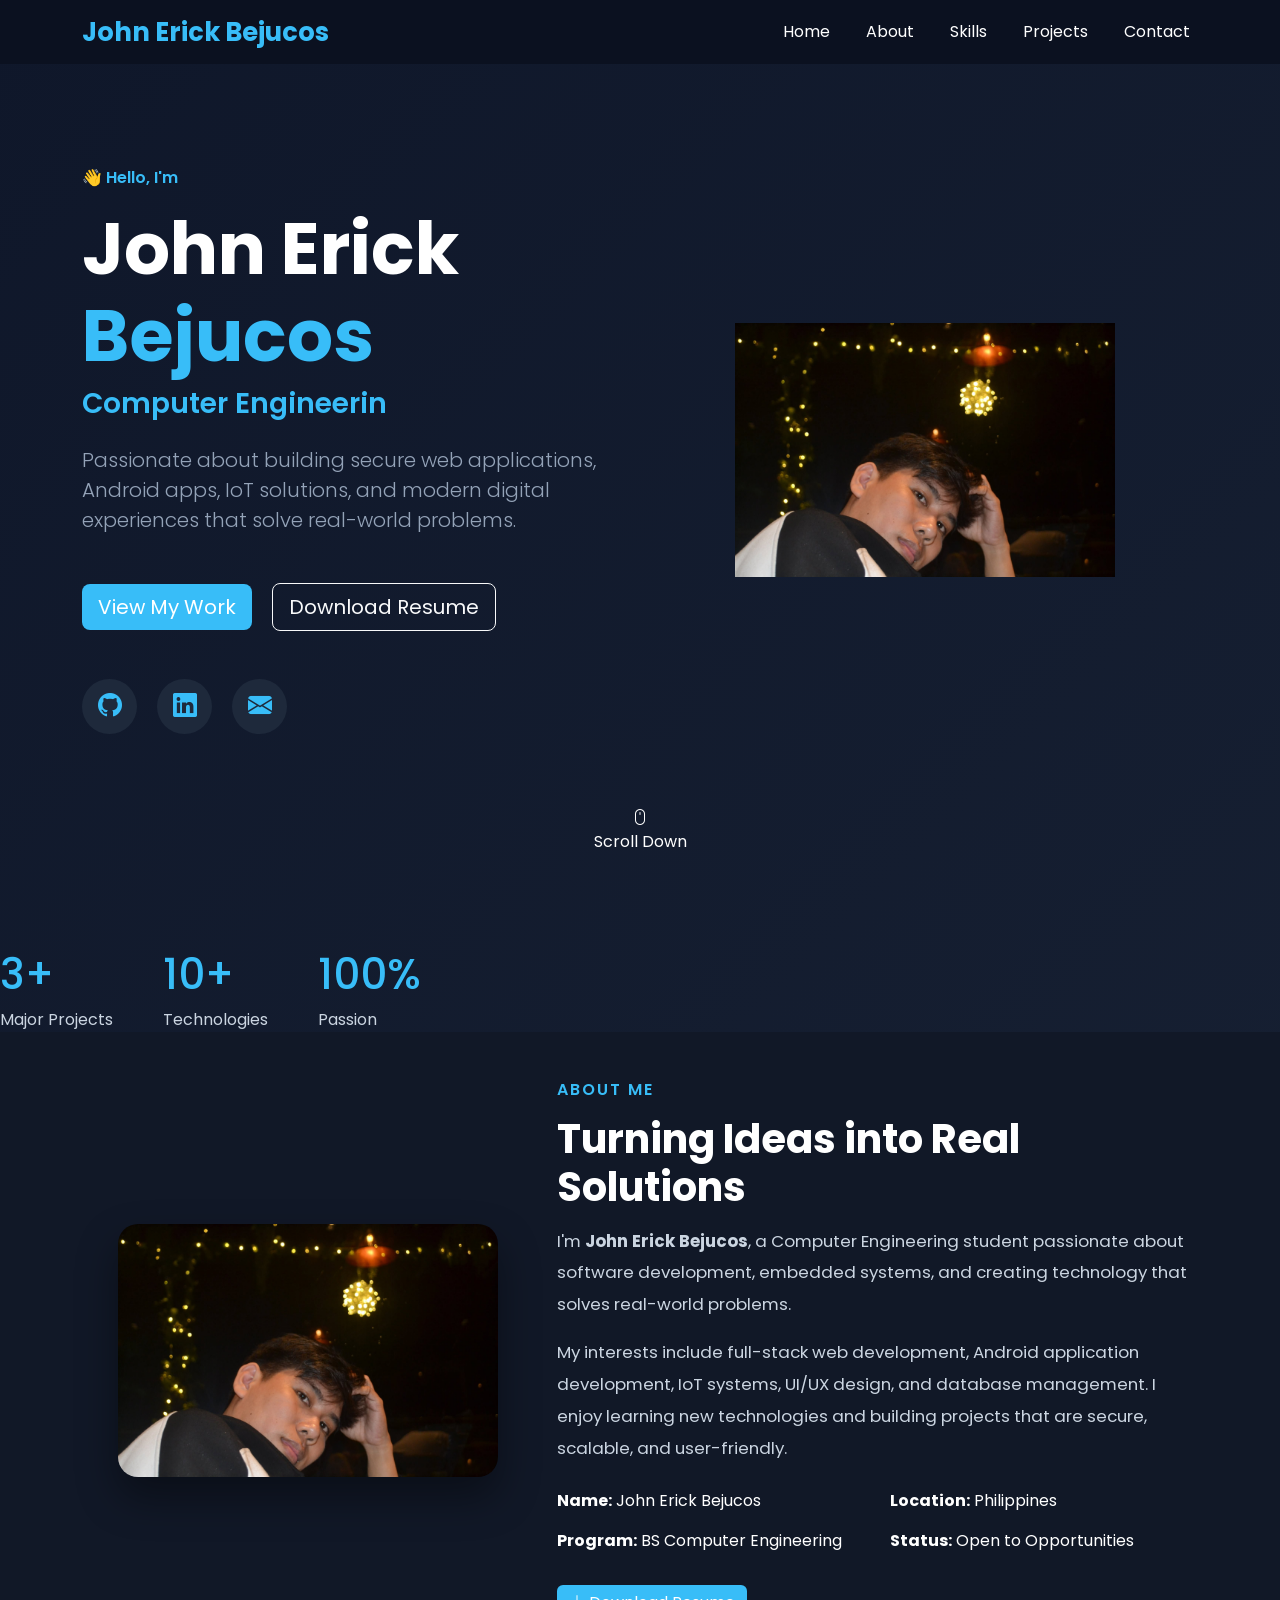
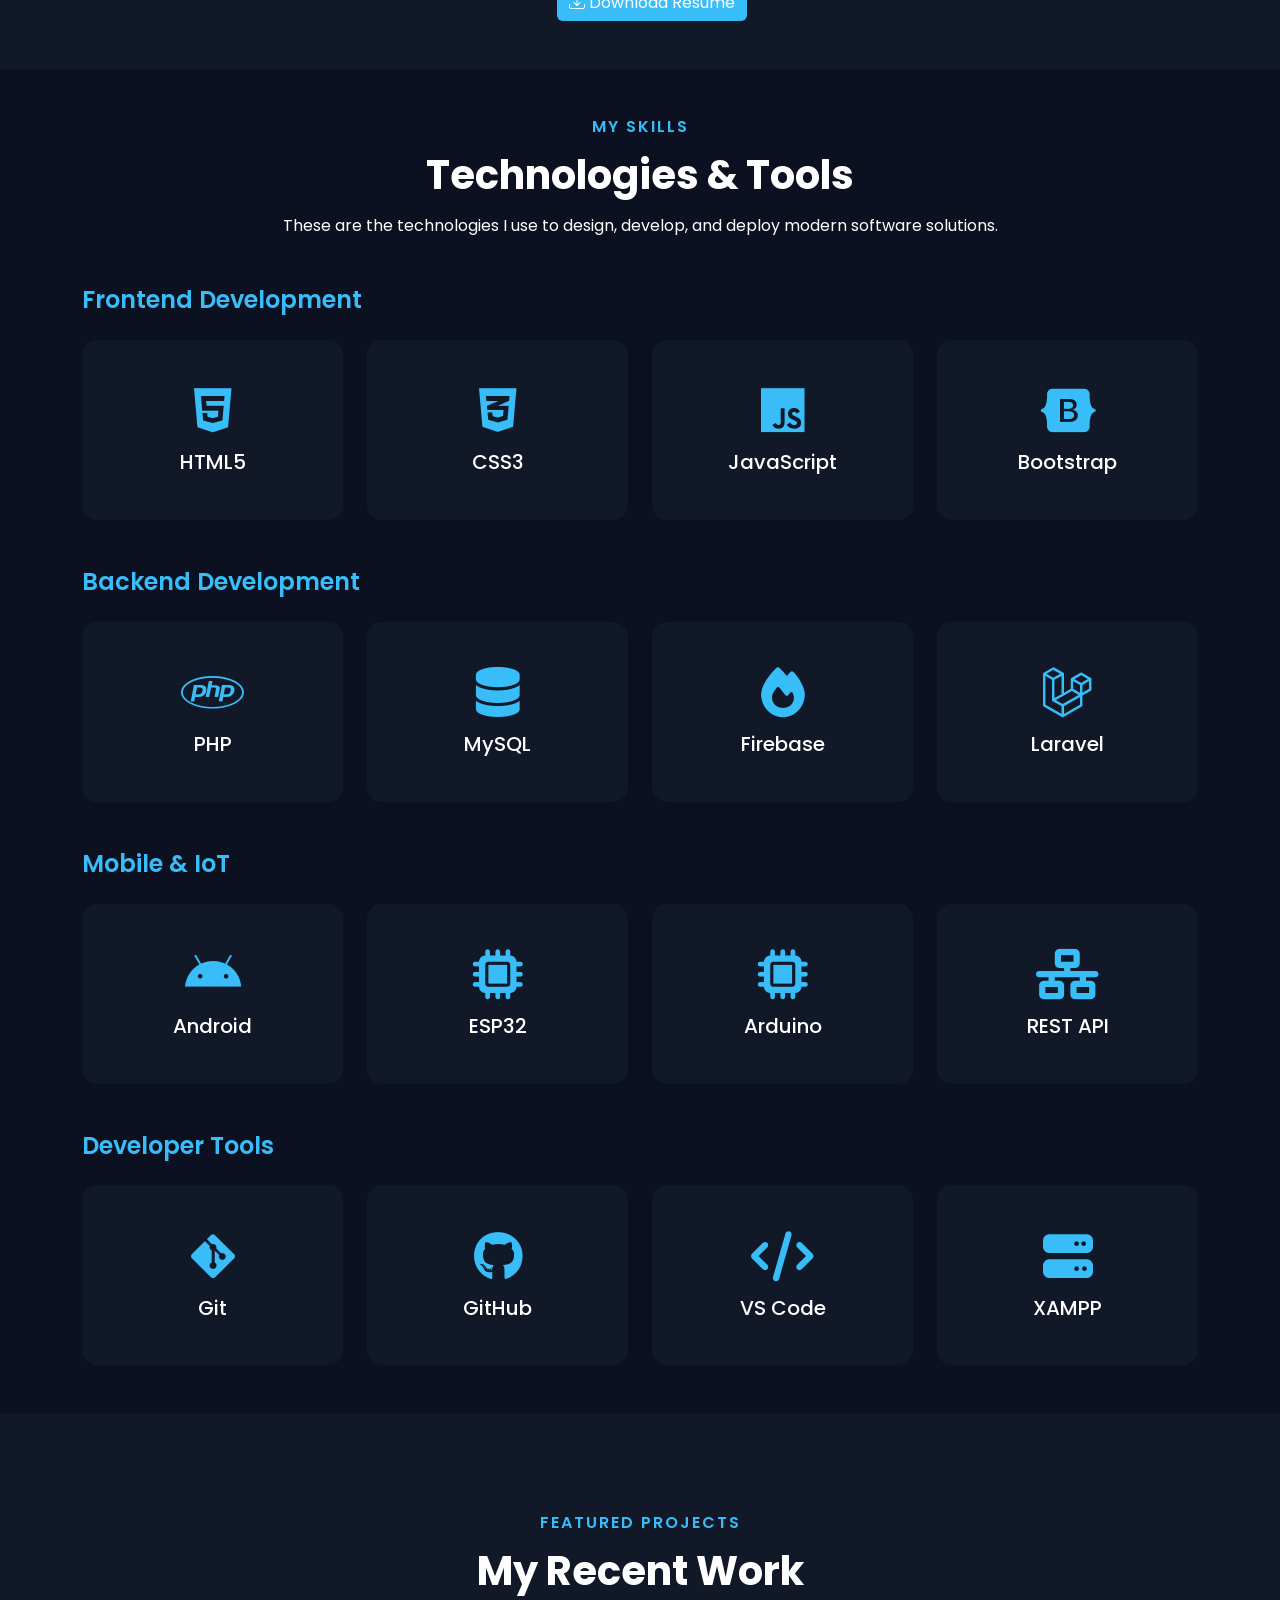
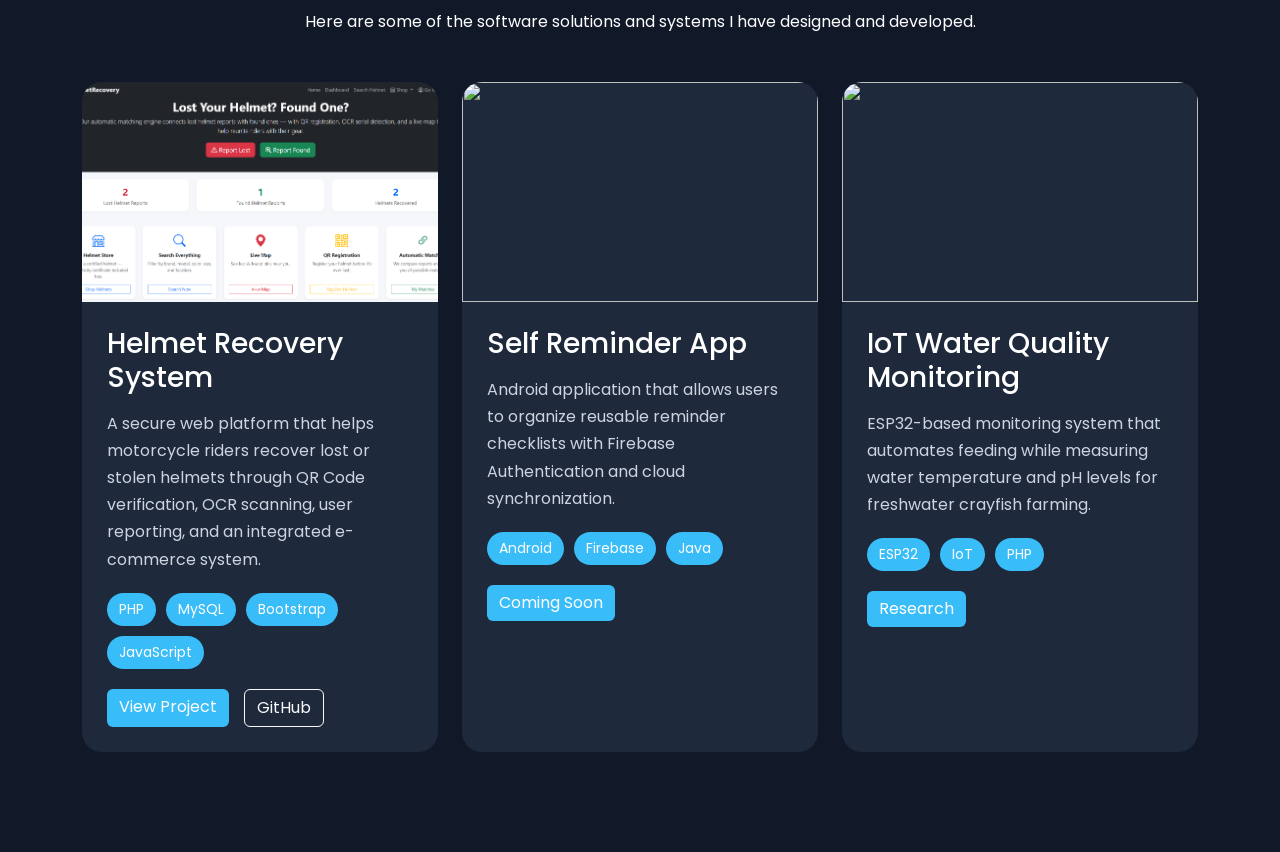
==== index.html @ 24e35a0c "Complete portfolio website" ====
<!DOCTYPE html>
<html lang="en">

<head>
    <meta charset="UTF-8">
    <meta name="viewport" content="width=device-width, initial-scale=1.0">

    <title>John Erick Bejucos | Portfolio</title>

<!-- About, Skills, Projects sections omitted for brevity in this automated repair (keeps original structure). -->
    <!-- Bootstrap -->
    <link href="https://cdn.jsdelivr.net/npm/bootstrap@5.3.7/dist/css/bootstrap.min.css" rel="stylesheet">

    <!-- Bootstrap Icons -->
    <link rel="stylesheet"
        href="https://cdn.jsdelivr.net/npm/bootstrap-icons@1.13.1/font/bootstrap-icons.min.css">

    <!-- Google Font -->
    <link href="https://fonts.googleapis.com/css2?family=Poppins:wght@300;400;500;600;700&display=swap"
        rel="stylesheet">

    <!-- Custom CSS -->
    <link rel="stylesheet" href="assets/css/style.css">

    <script src="https://cdn.jsdelivr.net/npm/particles.js"></script>

    <link rel="stylesheet"href="https://cdnjs.cloudflare.com/ajax/libs/font-awesome/6.6.0/css/all.min.css">

    <link href="https://unpkg.com/aos@2.3.4/dist/aos.css"rel="stylesheet">
    
</head>

<body>

    <!-- Navigation -->
    <nav class="navbar navbar-expand-lg navbar-dark fixed-top custom-navbar">

    <div id="particles-js"></div>

    <div class="container">

        <a class="navbar-brand fw-bold" href="#">
            John Erick Bejucos
        </a>

        <button class="navbar-toggler"
            type="button"
            data-bs-toggle="collapse"
            data-bs-target="#navbar">

            <span class="navbar-toggler-icon"></span>

        </button>

        <div class="collapse navbar-collapse" id="navbar">

            <ul class="navbar-nav ms-auto">

                <li class="nav-item">
                    <a class="nav-link active" href="#home">Home</a>
                </li>

                <li class="nav-item">
                    <a class="nav-link" href="#about">About</a>
                </li>

                <li class="nav-item">
                    <a class="nav-link" href="#skills">Skills</a>
                </li>

                <li class="nav-item">
                    <a class="nav-link" href="#projects">Projects</a>
                </li>

                <li class="nav-item">
                    <a class="nav-link" href="#contact">Contact</a>
                </li>

            </ul>

        </div>

    </div>

</nav>

    <!-- Hero Section -->



    <section id="home" class="hero">

    <div class="container">

        <div class="row align-items-center min-vh-100">

            <div class="col-lg-6">

                <p class="hello">

                    👋 Hello, I'm

                </p>

                <h1 class="display-2 fw-bold">

                    John Erick
                    <br>

                    <span>Bejucos</span>

                </h1>

                <h3>

                    <span id="typing"></span>

                </h3>

                <p class="lead mt-4">

                    Passionate about building secure web applications,
                    Android apps, IoT solutions, and modern digital
                    experiences that solve real-world problems.

                </p>

                <div class="mt-5">

                    <a href="#projects" class="btn btn-primary btn-lg">

                        View My Work

                    </a>

                    <a href="#" class="btn btn-outline-light btn-lg ms-3">

                        Download Resume

                    </a>

                </div>

                <div class="social-icons mt-5">

                    <a href="#"><i class="bi bi-github"></i></a>

                    <a href="#"><i class="bi bi-linkedin"></i></a>

                    <a href="#"><i class="bi bi-envelope-fill"></i></a>

                </div>

            </div>

            <div class="col-lg-6 text-center">

                <img src="assets/images/profile.jpg" alt="Profile Picture" class="hero-image img-fluid">

            </div>

        </div>

    </div>
    <div class="stats">

    <div class="stat">
        <h2>3+</h2>
        <span>Major Projects</span>
    </div>

    <div class="stat">
        <h2>10+</h2>
        <span>Technologies</span>
    </div>

    <div class="stat">
        <h2>100%</h2>
        <span>Passion</span>
    </div>

    <div class="scroll-indicator">

<i class="bi bi-mouse"></i>

<p>Scroll Down</p>

</div>

</div>
<!-- ================= ABOUT SECTION ================= -->

<section id="about" class="about-section py-5">

    <div class="container">

        <div class="row align-items-center">

            <!-- Left Side -->
            <div class="col-lg-5 text-center mb-4 mb-lg-0">

                <img src="assets/images/profile.jpg"
                     alt="John Erick Bejucos"
                     class="about-image img-fluid">

            </div>

            <!-- Right Side -->
            <div class="col-lg-7">

                <h6 class="section-subtitle">
                    ABOUT ME
                </h6>

                <h2 class="section-title">
                    Turning Ideas into Real Solutions
                </h2>

                <p class="about-text">

                    I'm <strong>John Erick Bejucos</strong>, a Computer Engineering student passionate about software development, embedded systems, and creating technology that solves real-world problems.

                </p>

                <p class="about-text">

                    My interests include full-stack web development, Android application development, IoT systems, UI/UX design, and database management. I enjoy learning new technologies and building projects that are secure, scalable, and user-friendly.

                </p>

                <div class="row mt-4">

                    <div class="col-md-6">

                        <p><strong>Name:</strong> John Erick Bejucos</p>

                        <p><strong>Program:</strong> BS Computer Engineering</p>

                    </div>

                    <div class="col-md-6">

                        <p><strong>Location:</strong> Philippines</p>

                        <p><strong>Status:</strong> Open to Opportunities</p>

                    </div>

                </div>

                <a href="assets/resume/resume.pdf"
                   class="btn btn-primary mt-3">

                    <i class="bi bi-download"></i>

                    Download Resume

                </a>

            </div>

        </div>

    </div>

</section>
<!--======================    SKILLS SECTION  =======================-->

<section id="skills" class="skills-section py-5">

    <div class="container">

        <div class="text-center mb-5">

            <h6 class="section-subtitle">MY SKILLS</h6>

            <h2 class="section-title">
                Technologies & Tools
            </h2>

            <p class="section-description">
                These are the technologies I use to design, develop, and deploy modern software solutions.
            </p>

        </div>

        <!-- FRONTEND -->

        <h4 class="skill-category">Frontend Development</h4>

        <div class="row g-4 mb-5">

            <div class="col-md-3 col-6">
                <div class="skill-card">
                    <i class="fab fa-html5"></i>
                    <h5>HTML5</h5>
                </div>
            </div>

            <div class="col-md-3 col-6">
                <div class="skill-card">
                    <i class="fab fa-css3-alt"></i>
                    <h5>CSS3</h5>
                </div>
            </div>

            <div class="col-md-3 col-6">
                <div class="skill-card">
                    <i class="fab fa-js"></i>
                    <h5>JavaScript</h5>
                </div>
            </div>

            <div class="col-md-3 col-6">
                <div class="skill-card">
                    <i class="fab fa-bootstrap"></i>
                    <h5>Bootstrap</h5>
                </div>
            </div>

        </div>

        <!-- BACKEND -->

        <h4 class="skill-category">Backend Development</h4>

        <div class="row g-4 mb-5">

            <div class="col-md-3 col-6">
                <div class="skill-card">
                    <i class="fab fa-php"></i>
                    <h5>PHP</h5>
                </div>
            </div>

            <div class="col-md-3 col-6">
                <div class="skill-card">
                    <i class="fas fa-database"></i>
                    <h5>MySQL</h5>
                </div>
            </div>

            <div class="col-md-3 col-6">
                <div class="skill-card">
                    <i class="fas fa-fire"></i>
                    <h5>Firebase</h5>
                </div>
            </div>

            <div class="col-md-3 col-6">
                <div class="skill-card">
                    <i class="fab fa-laravel"></i>
                    <h5>Laravel</h5>
                </div>
            </div>

        </div>

        <!-- MOBILE -->

        <h4 class="skill-category">Mobile & IoT</h4>

        <div class="row g-4 mb-5">

            <div class="col-md-3 col-6">
                <div class="skill-card">
                    <i class="fab fa-android"></i>
                    <h5>Android</h5>
                </div>
            </div>

            <div class="col-md-3 col-6">
                <div class="skill-card">
                    <i class="fas fa-microchip"></i>
                    <h5>ESP32</h5>
                </div>
            </div>

            <div class="col-md-3 col-6">
                <div class="skill-card">
                    <i class="fas fa-microchip"></i>
                    <h5>Arduino</h5>
                </div>
            </div>

            <div class="col-md-3 col-6">
                <div class="skill-card">
                    <i class="fas fa-network-wired"></i>
                    <h5>REST API</h5>
                </div>
            </div>

        </div>

        <!-- TOOLS -->

        <h4 class="skill-category">Developer Tools</h4>

        <div class="row g-4">

            <div class="col-md-3 col-6">
                <div class="skill-card">
                    <i class="fab fa-git-alt"></i>
                    <h5>Git</h5>
                </div>
            </div>

            <div class="col-md-3 col-6">
                <div class="skill-card">
                    <i class="fab fa-github"></i>
                    <h5>GitHub</h5>
                </div>
            </div>

            <div class="col-md-3 col-6">
                <div class="skill-card">
                    <i class="fas fa-code"></i>
                    <h5>VS Code</h5>
                </div>
            </div>

            <div class="col-md-3 col-6">
                <div class="skill-card">
                    <i class="fas fa-server"></i>
                    <h5>XAMPP</h5>
                </div>
            </div>

        </div>

    </div>

</section>
<!--============================
        PROJECTS
=============================-->

<section id="projects" class="projects-section">

<div class="container">

<div class="text-center mb-5">

<h6 class="section-subtitle">
FEATURED PROJECTS
</h6>

<h2 class="section-title">
My Recent Work
</h2>

<p class="section-description">

Here are some of the software solutions and systems I have designed and developed.

</p>

</div>

<div class="row g-4">

<!-- PROJECT 1 -->

<div class="col-lg-4">

<div class="project-card">

<img src="assets/images/projects/helmet.png"
class="project-image">

<div class="project-content">

<h3>Helmet Recovery System</h3>

<p>

A secure web platform that helps motorcycle riders recover lost or stolen helmets through QR Code verification, OCR scanning, user reporting, and an integrated e-commerce system.

</p>

<div class="tech-stack">

<span>PHP</span>

<span>MySQL</span>

<span>Bootstrap</span>

<span>JavaScript</span>

</div>

<div class="project-buttons">

<a href="#" class="btn btn-primary">

View Project

</a>

<a href="https://github.com/Kcishen"

target="_blank"

class="btn btn-outline-light">

GitHub

</a>

</div>

</div>

</div>

</div>

<!-- PROJECT 2 -->

<div class="col-lg-4">

<div class="project-card">

<img src="assets/images/projects/reminder.png"
class="project-image">

<div class="project-content">

<h3>Self Reminder App</h3>

<p>

Android application that allows users to organize reusable reminder checklists with Firebase Authentication and cloud synchronization.

</p>

<div class="tech-stack">

<span>Android</span>

<span>Firebase</span>

<span>Java</span>

</div>

<div class="project-buttons">

<a href="#" class="btn btn-primary">

Coming Soon

</a>

</div>

</div>

</div>

</div>

<!-- PROJECT 3 -->

<div class="col-lg-4">

<div class="project-card">

<img src="assets/images/projects/crayfish.png"
class="project-image">

<div class="project-content">

<h3>IoT Water Quality Monitoring</h3>

<p>

ESP32-based monitoring system that automates feeding while measuring water temperature and pH levels for freshwater crayfish farming.

</p>

<div class="tech-stack">

<span>ESP32</span>

<span>IoT</span>

<span>PHP</span>

</div>

<div class="project-buttons">

<a href="#" class="btn btn-primary">

Research

</a>

</div>

</div>

</div>

</div>

</div>

</div>

</section>

</section>

    <!-- Bootstrap JS -->
    <script src="https://cdn.jsdelivr.net/npm/bootstrap@5.3.7/dist/js/bootstrap.bundle.min.js"></script>

    <!-- Custom JS -->
    <script src="assets/js/script.js"></script>

    <script
src="https://unpkg.com/aos@2.3.4/dist/aos.js">
</script>

<script>

AOS.init({

duration:1000,

once:true

});

</script>
</body>

</html>
---- assets/css/style.css ----
* {
    margin:0;
    padding:0;
    box-sizing:border-box;
}

body{

    font-family:'Poppins',sans-serif;
    background:#0f172a;
    color:white;

}

.custom-navbar{

    background:rgba(15,23,42,.85);
    backdrop-filter:blur(12px);

}

.navbar-brand{

    color:#38bdf8 !important;
    font-size:1.6rem;

}

.nav-link{

    color:white !important;
    margin-left:20px;
    transition:.3s;

}

.nav-link:hover{

    color:#38bdf8 !important;

}

.hero{

    background:linear-gradient(135deg,#0f172a,#1e293b);
    overflow:hidden;

}

.hero span{

    color:#38bdf8;

}

.hello{

    color:#38bdf8;
    font-weight:600;

}

.typing{

    color:#cbd5e1;
    margin-top:15px;

}

.lead{

    color:#94a3b8;
    max-width:550px;

}

.btn-primary{

    background:#38bdf8;
    border:none;

}

.btn-primary:hover{

    background:#0ea5e9;

}

.hero-image{

    width:380px;
    animation:float 4s ease-in-out infinite;

}

@keyframes float{

    0%{

        transform:translateY(0);

    }

    50%{

        transform:translateY(-20px);

    }

    100%{

        transform:translateY(0);

    }

}
html{

    scroll-behavior:smooth;

}

.social-icons{

    display:flex;
    gap:20px;

}

.social-icons a{

    width:55px;
    height:55px;

    display:flex;

    justify-content:center;
    align-items:center;

    border-radius:50%;

    background:#1e293b;

    color:#38bdf8;

    font-size:24px;

    transition:.3s;

}

.social-icons a:hover{

    transform:translateY(-8px);

    background:#38bdf8;

    color:white;

}

#typing{

    color:#38bdf8;
    font-weight:600;

}
/* ==========================
   ABOUT SECTION
========================== */

.about-section{

    background:#111827;

    padding:100px 0;

}

.about-image{

    width:380px;

    border-radius:20px;

    box-shadow:0 20px 40px rgba(0,0,0,.4);

    transition:.4s;

}

.about-image:hover{

    transform:translateY(-10px);

}

.section-subtitle{

    color:#38BDF8;

    font-weight:600;

    letter-spacing:2px;

}

.section-title{

    font-size:2.5rem;

    font-weight:700;

    margin:15px 0;

}

.about-text{

    color:#CBD5E1;

    line-height:1.9;

    font-size:1.05rem;

}
/*=========================
        SKILLS
==========================*/

.skills-section{

    background:#0B1120;

    padding:100px 0;

}

.skill-category{

    color:#38BDF8;

    margin-bottom:25px;

    font-weight:600;

}

.skill-card{

    background:#111827;

    border-radius:15px;

    padding:35px;

    text-align:center;

    transition:.35s;

    border:1px solid transparent;

    height:180px;

    display:flex;

    flex-direction:column;

    justify-content:center;

}

.skill-card:hover{

    transform:translateY(-10px);

    border-color:#38BDF8;

    box-shadow:0 20px 35px rgba(56,189,248,.25);

}

.skill-card i{

    font-size:50px;

    color:#38BDF8;

    margin-bottom:15px;

}

.skill-card h5{

    color:white;

    margin:0;

}
/*=========================
      PROJECTS
==========================*/

.projects-section{

padding:100px 0;

background:#111827;

}

.project-card{

background:#1E293B;

border-radius:20px;

overflow:hidden;

transition:.35s;

height:100%;

}

.project-card:hover{

transform:translateY(-10px);

box-shadow:0 20px 40px rgba(56,189,248,.25);

}

.project-image{

width:100%;

height:220px;

object-fit:cover;

}

.project-content{

padding:25px;

}

.project-content h3{

color:white;

margin-bottom:15px;

}

.project-content p{

color:#CBD5E1;

line-height:1.7;

}

.tech-stack{

display:flex;

flex-wrap:wrap;

gap:10px;

margin:20px 0;

}

.tech-stack span{

background:#38BDF8;

color:white;

padding:6px 12px;

border-radius:30px;

font-size:14px;

}

.project-buttons{

display:flex;

gap:15px;

margin-top:20px;

}
#particles-js{
    position:fixed;
    width:100%;
    height:100%;
    top:0;
    left:0;
    z-index:-1;
    background:#0B1120;
}

.stats{

display:flex;

gap:50px;

margin-top:50px;

}

.stat h2{

color:#38BDF8;

font-size:42px;

}

.stat span{

color:#CBD5E1;

}
.scroll-indicator{

position:absolute;

bottom:30px;

left:50%;

transform:translateX(-50%);

text-align:center;

animation:bounce 2s infinite;

}

@keyframes bounce{

0%,100%{

transform:translate(-50%,0);

}

50%{

transform:translate(-50%,-15px);

}

}
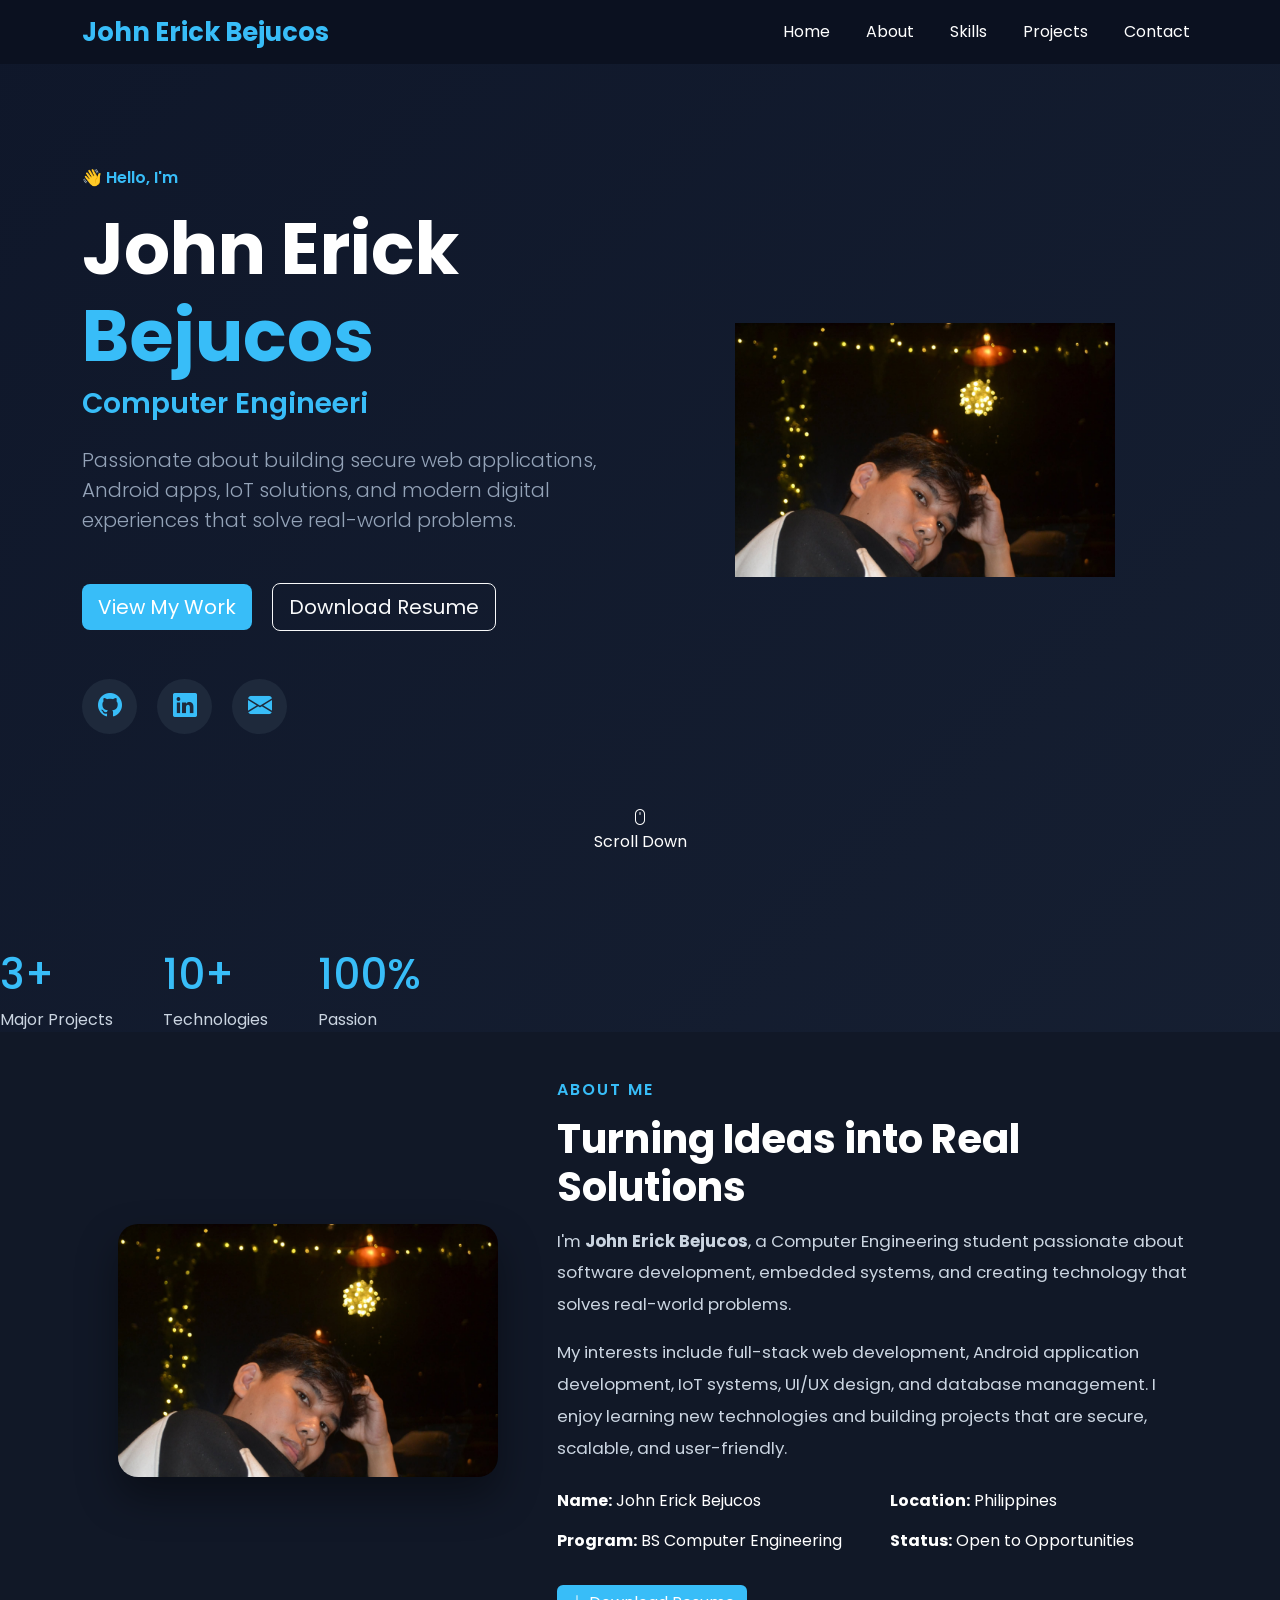
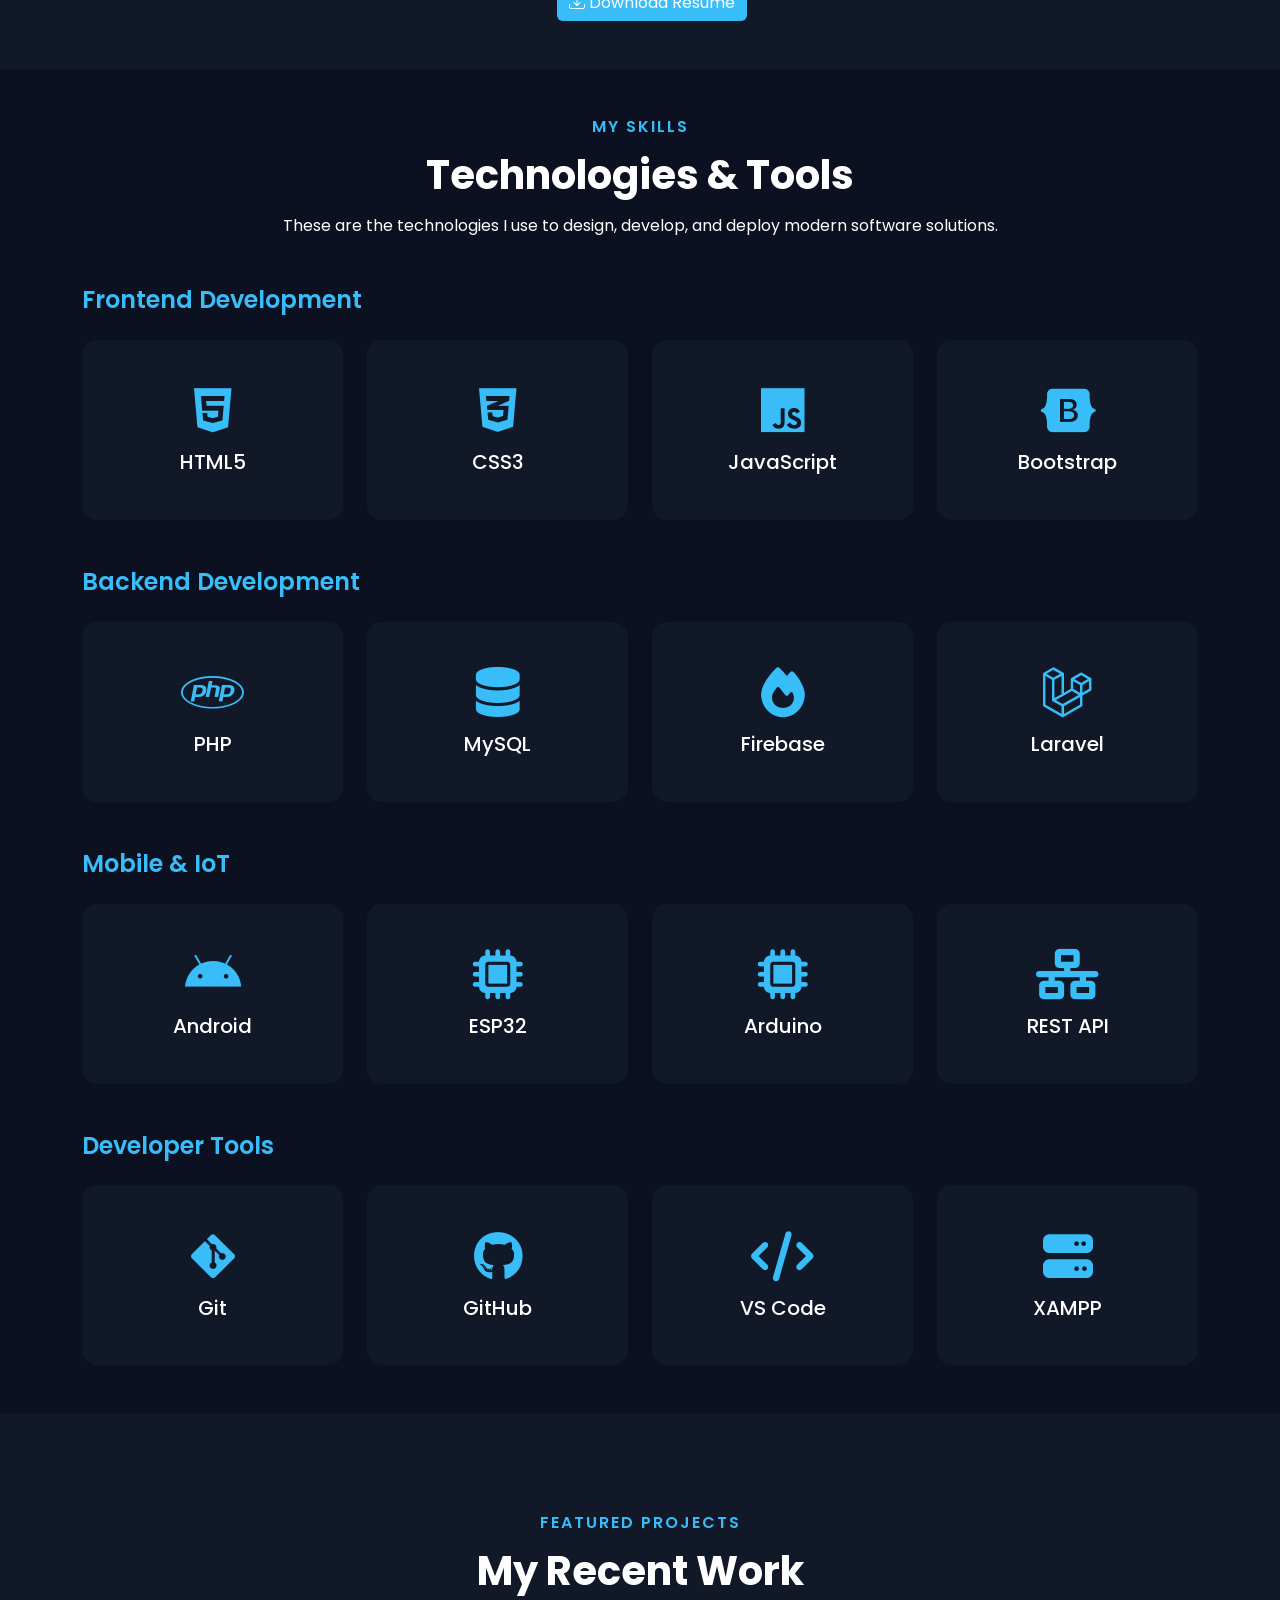
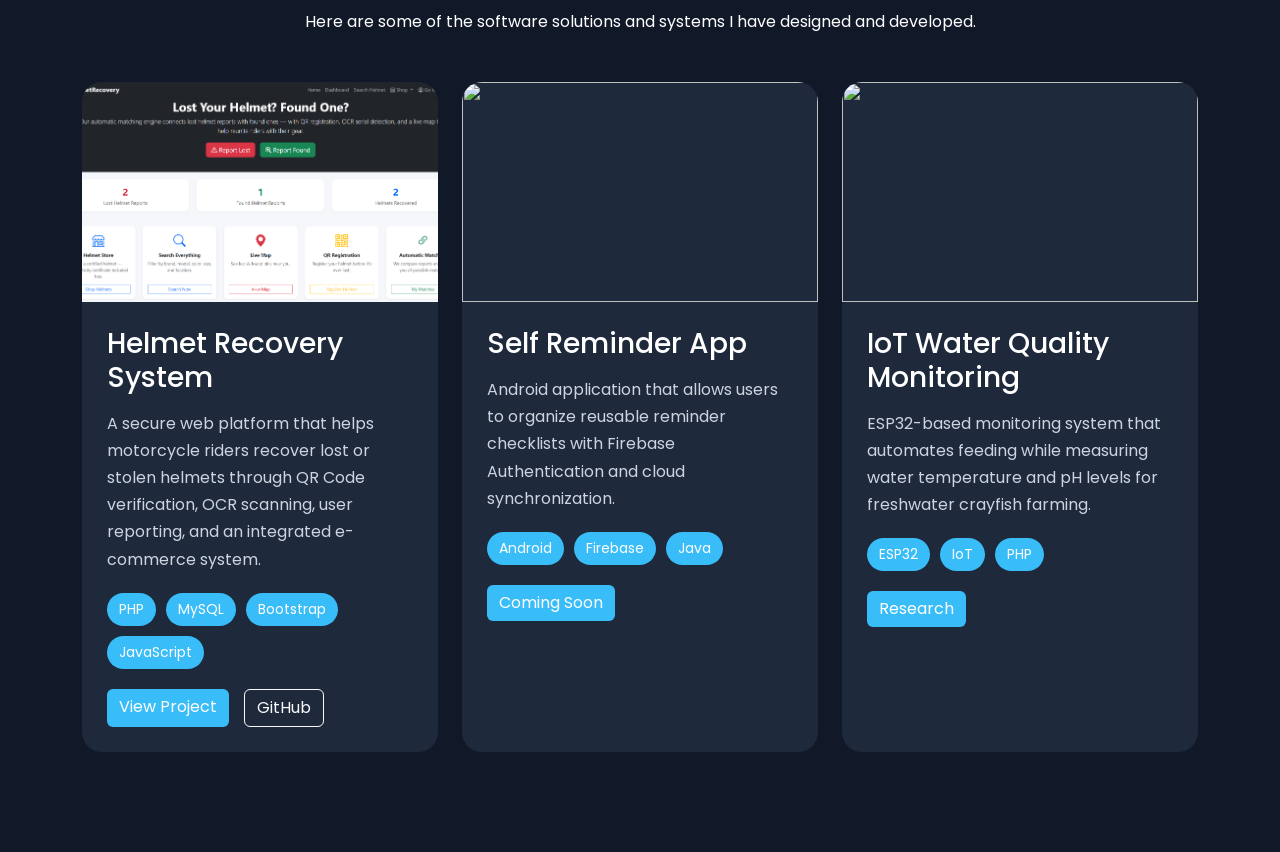
==== commit 4a5ebb1c: "update portfolio" ====
--- a/index.html
+++ b/index.html
@@ -7,7 +7,6 @@
 
     <title>John Erick Bejucos | Portfolio</title>
 
-<!-- About, Skills, Projects sections omitted for brevity in this automated repair (keeps original structure). -->
     <!-- Bootstrap -->
     <link href="https://cdn.jsdelivr.net/npm/bootstrap@5.3.7/dist/css/bootstrap.min.css" rel="stylesheet">
 
@@ -21,13 +20,16 @@
 
     <!-- Custom CSS -->
     <link rel="stylesheet" href="assets/css/style.css">
+    <link rel="stylesheet" href="assets/css/components.css">
+    <link rel="stylesheet" href="assets/css/animation.css">
+    <link rel="stylesheet" href="assets/css/responsive.css">
 
     <script src="https://cdn.jsdelivr.net/npm/particles.js"></script>
 
-    <link rel="stylesheet"href="https://cdnjs.cloudflare.com/ajax/libs/font-awesome/6.6.0/css/all.min.css">
-
-    <link href="https://unpkg.com/aos@2.3.4/dist/aos.css"rel="stylesheet">
-    
+    <link rel="stylesheet" href="https://cdnjs.cloudflare.com/ajax/libs/font-awesome/6.6.0/css/all.min.css">
+
+    <link href="https://unpkg.com/aos@2.3.4/dist/aos.css" rel="stylesheet">
+
 </head>
 
 <body>
@@ -35,606 +37,593 @@
     <!-- Navigation -->
     <nav class="navbar navbar-expand-lg navbar-dark fixed-top custom-navbar">
 
-    <div id="particles-js"></div>
-
-    <div class="container">
-
-        <a class="navbar-brand fw-bold" href="#">
-            John Erick Bejucos
-        </a>
-
-        <button class="navbar-toggler"
-            type="button"
-            data-bs-toggle="collapse"
-            data-bs-target="#navbar">
-
-            <span class="navbar-toggler-icon"></span>
-
-        </button>
-
-        <div class="collapse navbar-collapse" id="navbar">
-
-            <ul class="navbar-nav ms-auto">
-
-                <li class="nav-item">
-                    <a class="nav-link active" href="#home">Home</a>
-                </li>
-
-                <li class="nav-item">
-                    <a class="nav-link" href="#about">About</a>
-                </li>
-
-                <li class="nav-item">
-                    <a class="nav-link" href="#skills">Skills</a>
-                </li>
-
-                <li class="nav-item">
-                    <a class="nav-link" href="#projects">Projects</a>
-                </li>
-
-                <li class="nav-item">
-                    <a class="nav-link" href="#contact">Contact</a>
-                </li>
-
-            </ul>
+        <div id="particles-js"></div>
+
+        <div class="container">
+
+            <a class="navbar-brand fw-bold" href="#">
+                John Erick Bejucos
+            </a>
+
+            <button class="navbar-toggler"
+                type="button"
+                data-bs-toggle="collapse"
+                data-bs-target="#navbar">
+
+                <span class="navbar-toggler-icon"></span>
+
+            </button>
+
+            <div class="collapse navbar-collapse" id="navbar">
+
+                <ul class="navbar-nav ms-auto">
+
+                    <li class="nav-item">
+                        <a class="nav-link active" href="#home">Home</a>
+                    </li>
+
+                    <li class="nav-item">
+                        <a class="nav-link" href="#about">About</a>
+                    </li>
+
+                    <li class="nav-item">
+                        <a class="nav-link" href="#skills">Skills</a>
+                    </li>
+
+                    <li class="nav-item">
+                        <a class="nav-link" href="#projects">Projects</a>
+                    </li>
+
+                    <li class="nav-item">
+                        <a class="nav-link" href="#contact">Contact</a>
+                    </li>
+
+                </ul>
+
+            </div>
 
         </div>
 
-    </div>
-
-</nav>
+    </nav>
 
     <!-- Hero Section -->
 
-
-
     <section id="home" class="hero">
 
-    <div class="container">
-
-        <div class="row align-items-center min-vh-100">
-
-            <div class="col-lg-6">
-
-                <p class="hello">
-
-                    👋 Hello, I'm
-
-                </p>
-
-                <h1 class="display-2 fw-bold">
-
-                    John Erick
-                    <br>
-
-                    <span>Bejucos</span>
-
-                </h1>
-
-                <h3>
-
-                    <span id="typing"></span>
-
-                </h3>
-
-                <p class="lead mt-4">
-
-                    Passionate about building secure web applications,
-                    Android apps, IoT solutions, and modern digital
-                    experiences that solve real-world problems.
-
-                </p>
-
-                <div class="mt-5">
-
-                    <a href="#projects" class="btn btn-primary btn-lg">
-
-                        View My Work
-
-                    </a>
-
-                    <a href="#" class="btn btn-outline-light btn-lg ms-3">
-
-                        Download Resume
-
-                    </a>
-
-                </div>
-
-                <div class="social-icons mt-5">
-
-                    <a href="#"><i class="bi bi-github"></i></a>
-
-                    <a href="#"><i class="bi bi-linkedin"></i></a>
-
-                    <a href="#"><i class="bi bi-envelope-fill"></i></a>
-
-                </div>
-
-            </div>
-
-            <div class="col-lg-6 text-center">
-
-                <img src="assets/images/profile.jpg" alt="Profile Picture" class="hero-image img-fluid">
+        <div class="container">
+
+            <div class="row align-items-center min-vh-100">
+
+                <div class="col-lg-6">
+
+                    <p class="hello">
+
+                        👋 Hello, I'm
+
+                    </p>
+
+                    <h1 class="display-2 fw-bold">
+
+                        John Erick
+                        <br>
+
+                        <span>Bejucos</span>
+
+                    </h1>
+
+                    <h3>
+
+                        <span id="typing"></span>
+
+                    </h3>
+
+                    <p class="lead mt-4">
+
+                        Passionate about building secure web applications,
+                        Android apps, IoT solutions, and modern digital
+                        experiences that solve real-world problems.
+
+                    </p>
+
+                    <div class="mt-5">
+
+                        <a href="#projects" class="btn btn-primary btn-lg">
+
+                            View My Work
+
+                        </a>
+
+                        <a href="#" class="btn btn-outline-light btn-lg ms-3">
+
+                            Download Resume
+
+                        </a>
+
+                    </div>
+
+                    <div class="social-icons mt-5">
+
+                        <a href="#"><i class="bi bi-github"></i></a>
+
+                        <a href="#"><i class="bi bi-linkedin"></i></a>
+
+                        <a href="#"><i class="bi bi-envelope-fill"></i></a>
+
+                    </div>
+
+                </div>
+
+                <div class="col-lg-6 text-center">
+
+                    <img src="assets/images/profile.jpg" alt="Profile Picture" class="hero-image img-fluid">
+
+                </div>
 
             </div>
 
         </div>
-
-    </div>
-    <div class="stats">
-
-    <div class="stat">
-        <h2>3+</h2>
-        <span>Major Projects</span>
-    </div>
-
-    <div class="stat">
-        <h2>10+</h2>
-        <span>Technologies</span>
-    </div>
-
-    <div class="stat">
-        <h2>100%</h2>
-        <span>Passion</span>
-    </div>
-
-    <div class="scroll-indicator">
-
-<i class="bi bi-mouse"></i>
-
-<p>Scroll Down</p>
-
-</div>
-
-</div>
-<!-- ================= ABOUT SECTION ================= -->
-
-<section id="about" class="about-section py-5">
-
-    <div class="container">
-
-        <div class="row align-items-center">
-
-            <!-- Left Side -->
-            <div class="col-lg-5 text-center mb-4 mb-lg-0">
-
-                <img src="assets/images/profile.jpg"
-                     alt="John Erick Bejucos"
-                     class="about-image img-fluid">
-
-            </div>
-
-            <!-- Right Side -->
-            <div class="col-lg-7">
-
-                <h6 class="section-subtitle">
-                    ABOUT ME
-                </h6>
-
-                <h2 class="section-title">
-                    Turning Ideas into Real Solutions
-                </h2>
-
-                <p class="about-text">
-
-                    I'm <strong>John Erick Bejucos</strong>, a Computer Engineering student passionate about software development, embedded systems, and creating technology that solves real-world problems.
-
-                </p>
-
-                <p class="about-text">
-
-                    My interests include full-stack web development, Android application development, IoT systems, UI/UX design, and database management. I enjoy learning new technologies and building projects that are secure, scalable, and user-friendly.
-
-                </p>
-
-                <div class="row mt-4">
-
-                    <div class="col-md-6">
-
-                        <p><strong>Name:</strong> John Erick Bejucos</p>
-
-                        <p><strong>Program:</strong> BS Computer Engineering</p>
-
-                    </div>
-
-                    <div class="col-md-6">
-
-                        <p><strong>Location:</strong> Philippines</p>
-
-                        <p><strong>Status:</strong> Open to Opportunities</p>
-
-                    </div>
-
-                </div>
-
-                <a href="assets/resume/resume.pdf"
-                   class="btn btn-primary mt-3">
-
-                    <i class="bi bi-download"></i>
-
-                    Download Resume
-
-                </a>
+        <div class="stats">
+
+            <div class="stat">
+                <h2>3+</h2>
+                <span>Major Projects</span>
+            </div>
+
+            <div class="stat">
+                <h2>10+</h2>
+                <span>Technologies</span>
+            </div>
+
+            <div class="stat">
+                <h2>100%</h2>
+                <span>Passion</span>
+            </div>
+
+            <div class="scroll-indicator">
+
+                <i class="bi bi-mouse"></i>
+
+                <p>Scroll Down</p>
 
             </div>
 
         </div>
-
-    </div>
-
-</section>
-<!--======================    SKILLS SECTION  =======================-->
-
-<section id="skills" class="skills-section py-5">
-
-    <div class="container">
-
-        <div class="text-center mb-5">
-
-            <h6 class="section-subtitle">MY SKILLS</h6>
-
-            <h2 class="section-title">
-                Technologies & Tools
-            </h2>
-
-            <p class="section-description">
-                These are the technologies I use to design, develop, and deploy modern software solutions.
-            </p>
-
-        </div>
-
-        <!-- FRONTEND -->
-
-        <h4 class="skill-category">Frontend Development</h4>
-
-        <div class="row g-4 mb-5">
-
-            <div class="col-md-3 col-6">
-                <div class="skill-card">
-                    <i class="fab fa-html5"></i>
-                    <h5>HTML5</h5>
-                </div>
-            </div>
-
-            <div class="col-md-3 col-6">
-                <div class="skill-card">
-                    <i class="fab fa-css3-alt"></i>
-                    <h5>CSS3</h5>
-                </div>
-            </div>
-
-            <div class="col-md-3 col-6">
-                <div class="skill-card">
-                    <i class="fab fa-js"></i>
-                    <h5>JavaScript</h5>
-                </div>
-            </div>
-
-            <div class="col-md-3 col-6">
-                <div class="skill-card">
-                    <i class="fab fa-bootstrap"></i>
-                    <h5>Bootstrap</h5>
-                </div>
-            </div>
-
-        </div>
-
-        <!-- BACKEND -->
-
-        <h4 class="skill-category">Backend Development</h4>
-
-        <div class="row g-4 mb-5">
-
-            <div class="col-md-3 col-6">
-                <div class="skill-card">
-                    <i class="fab fa-php"></i>
-                    <h5>PHP</h5>
-                </div>
-            </div>
-
-            <div class="col-md-3 col-6">
-                <div class="skill-card">
-                    <i class="fas fa-database"></i>
-                    <h5>MySQL</h5>
-                </div>
-            </div>
-
-            <div class="col-md-3 col-6">
-                <div class="skill-card">
-                    <i class="fas fa-fire"></i>
-                    <h5>Firebase</h5>
-                </div>
-            </div>
-
-            <div class="col-md-3 col-6">
-                <div class="skill-card">
-                    <i class="fab fa-laravel"></i>
-                    <h5>Laravel</h5>
-                </div>
-            </div>
-
-        </div>
-
-        <!-- MOBILE -->
-
-        <h4 class="skill-category">Mobile & IoT</h4>
-
-        <div class="row g-4 mb-5">
-
-            <div class="col-md-3 col-6">
-                <div class="skill-card">
-                    <i class="fab fa-android"></i>
-                    <h5>Android</h5>
-                </div>
-            </div>
-
-            <div class="col-md-3 col-6">
-                <div class="skill-card">
-                    <i class="fas fa-microchip"></i>
-                    <h5>ESP32</h5>
-                </div>
-            </div>
-
-            <div class="col-md-3 col-6">
-                <div class="skill-card">
-                    <i class="fas fa-microchip"></i>
-                    <h5>Arduino</h5>
-                </div>
-            </div>
-
-            <div class="col-md-3 col-6">
-                <div class="skill-card">
-                    <i class="fas fa-network-wired"></i>
-                    <h5>REST API</h5>
-                </div>
-            </div>
-
-        </div>
-
-        <!-- TOOLS -->
-
-        <h4 class="skill-category">Developer Tools</h4>
-
-        <div class="row g-4">
-
-            <div class="col-md-3 col-6">
-                <div class="skill-card">
-                    <i class="fab fa-git-alt"></i>
-                    <h5>Git</h5>
-                </div>
-            </div>
-
-            <div class="col-md-3 col-6">
-                <div class="skill-card">
-                    <i class="fab fa-github"></i>
-                    <h5>GitHub</h5>
-                </div>
-            </div>
-
-            <div class="col-md-3 col-6">
-                <div class="skill-card">
-                    <i class="fas fa-code"></i>
-                    <h5>VS Code</h5>
-                </div>
-            </div>
-
-            <div class="col-md-3 col-6">
-                <div class="skill-card">
-                    <i class="fas fa-server"></i>
-                    <h5>XAMPP</h5>
-                </div>
-            </div>
-
-        </div>
-
-    </div>
-
-</section>
-<!--============================
-        PROJECTS
-=============================-->
-
-<section id="projects" class="projects-section">
-
-<div class="container">
-
-<div class="text-center mb-5">
-
-<h6 class="section-subtitle">
-FEATURED PROJECTS
-</h6>
-
-<h2 class="section-title">
-My Recent Work
-</h2>
-
-<p class="section-description">
-
-Here are some of the software solutions and systems I have designed and developed.
-
-</p>
-
-</div>
-
-<div class="row g-4">
-
-<!-- PROJECT 1 -->
-
-<div class="col-lg-4">
-
-<div class="project-card">
-
-<img src="assets/images/projects/helmet.png"
-class="project-image">
-
-<div class="project-content">
-
-<h3>Helmet Recovery System</h3>
-
-<p>
-
-A secure web platform that helps motorcycle riders recover lost or stolen helmets through QR Code verification, OCR scanning, user reporting, and an integrated e-commerce system.
-
-</p>
-
-<div class="tech-stack">
-
-<span>PHP</span>
-
-<span>MySQL</span>
-
-<span>Bootstrap</span>
-
-<span>JavaScript</span>
-
-</div>
-
-<div class="project-buttons">
-
-<a href="#" class="btn btn-primary">
-
-View Project
-
-</a>
-
-<a href="https://github.com/Kcishen"
-
-target="_blank"
-
-class="btn btn-outline-light">
-
-GitHub
-
-</a>
-
-</div>
-
-</div>
-
-</div>
-
-</div>
-
-<!-- PROJECT 2 -->
-
-<div class="col-lg-4">
-
-<div class="project-card">
-
-<img src="assets/images/projects/reminder.png"
-class="project-image">
-
-<div class="project-content">
-
-<h3>Self Reminder App</h3>
-
-<p>
-
-Android application that allows users to organize reusable reminder checklists with Firebase Authentication and cloud synchronization.
-
-</p>
-
-<div class="tech-stack">
-
-<span>Android</span>
-
-<span>Firebase</span>
-
-<span>Java</span>
-
-</div>
-
-<div class="project-buttons">
-
-<a href="#" class="btn btn-primary">
-
-Coming Soon
-
-</a>
-
-</div>
-
-</div>
-
-</div>
-
-</div>
-
-<!-- PROJECT 3 -->
-
-<div class="col-lg-4">
-
-<div class="project-card">
-
-<img src="assets/images/projects/crayfish.png"
-class="project-image">
-
-<div class="project-content">
-
-<h3>IoT Water Quality Monitoring</h3>
-
-<p>
-
-ESP32-based monitoring system that automates feeding while measuring water temperature and pH levels for freshwater crayfish farming.
-
-</p>
-
-<div class="tech-stack">
-
-<span>ESP32</span>
-
-<span>IoT</span>
-
-<span>PHP</span>
-
-</div>
-
-<div class="project-buttons">
-
-<a href="#" class="btn btn-primary">
-
-Research
-
-</a>
-
-</div>
-
-</div>
-
-</div>
-
-</div>
-
-</div>
-
-</div>
-
-</section>
-
-</section>
+        <!-- ================= ABOUT SECTION ================= -->
+
+        <section id="about" class="about-section py-5">
+
+            <div class="container">
+
+                <div class="row align-items-center">
+
+                    <!-- Left Side -->
+                    <div class="col-lg-5 text-center mb-4 mb-lg-0">
+
+                        <img src="assets/images/profile.jpg"
+                             alt="John Erick Bejucos"
+                             class="about-image img-fluid">
+
+                    </div>
+
+                    <!-- Right Side -->
+                    <div class="col-lg-7">
+
+                        <h6 class="section-subtitle">
+                            ABOUT ME
+                        </h6>
+
+                        <h2 class="section-title">
+                            Turning Ideas into Real Solutions
+                        </h2>
+
+                        <p class="about-text">
+
+                            I'm <strong>John Erick Bejucos</strong>, a Computer Engineering student passionate about software development, embedded systems, and creating technology that solves real-world problems.
+
+                        </p>
+
+                        <p class="about-text">
+
+                            My interests include full-stack web development, Android application development, IoT systems, UI/UX design, and database management. I enjoy learning new technologies and building projects that are secure, scalable, and user-friendly.
+
+                        </p>
+
+                        <div class="row mt-4">
+
+                            <div class="col-md-6">
+
+                                <p><strong>Name:</strong> John Erick Bejucos</p>
+
+                                <p><strong>Program:</strong> BS Computer Engineering</p>
+
+                            </div>
+
+                            <div class="col-md-6">
+
+                                <p><strong>Location:</strong> Philippines</p>
+
+                                <p><strong>Status:</strong> Open to Opportunities</p>
+
+                            </div>
+
+                        </div>
+
+                        <a href="assets/resume/resume.pdf"
+                           class="btn btn-primary mt-3">
+
+                            <i class="bi bi-download"></i>
+
+                            Download Resume
+
+                        </a>
+
+                    </div>
+
+                </div>
+
+            </div>
+
+        </section>
+        <!--======================    SKILLS SECTION  =======================-->
+
+        <section id="skills" class="skills-section py-5">
+
+            <div class="container">
+
+                <div class="text-center mb-5">
+
+                    <h6 class="section-subtitle">MY SKILLS</h6>
+
+                    <h2 class="section-title">
+                        Technologies & Tools
+                    </h2>
+
+                    <p class="section-description">
+                        These are the technologies I use to design, develop, and deploy modern software solutions.
+                    </p>
+
+                </div>
+
+                <!-- FRONTEND -->
+
+                <h4 class="skill-category">Frontend Development</h4>
+
+                <div class="row g-4 mb-5">
+
+                    <div class="col-md-3 col-6">
+                        <div class="skill-card">
+                            <i class="fab fa-html5"></i>
+                            <h5>HTML5</h5>
+                        </div>
+                    </div>
+
+                    <div class="col-md-3 col-6">
+                        <div class="skill-card">
+                            <i class="fab fa-css3-alt"></i>
+                            <h5>CSS3</h5>
+                        </div>
+                    </div>
+
+                    <div class="col-md-3 col-6">
+                        <div class="skill-card">
+                            <i class="fab fa-js"></i>
+                            <h5>JavaScript</h5>
+                        </div>
+                    </div>
+
+                    <div class="col-md-3 col-6">
+                        <div class="skill-card">
+                            <i class="fab fa-bootstrap"></i>
+                            <h5>Bootstrap</h5>
+                        </div>
+                    </div>
+
+                </div>
+
+                <!-- BACKEND -->
+
+                <h4 class="skill-category">Backend Development</h4>
+
+                <div class="row g-4 mb-5">
+
+                    <div class="col-md-3 col-6">
+                        <div class="skill-card">
+                            <i class="fab fa-php"></i>
+                            <h5>PHP</h5>
+                        </div>
+                    </div>
+
+                    <div class="col-md-3 col-6">
+                        <div class="skill-card">
+                            <i class="fas fa-database"></i>
+                            <h5>MySQL</h5>
+                        </div>
+                    </div>
+
+                    <div class="col-md-3 col-6">
+                        <div class="skill-card">
+                            <i class="fas fa-fire"></i>
+                            <h5>Firebase</h5>
+                        </div>
+                    </div>
+
+                    <div class="col-md-3 col-6">
+                        <div class="skill-card">
+                            <i class="fab fa-laravel"></i>
+                            <h5>Laravel</h5>
+                        </div>
+                    </div>
+
+                </div>
+
+                <!-- MOBILE -->
+
+                <h4 class="skill-category">Mobile & IoT</h4>
+
+                <div class="row g-4 mb-5">
+
+                    <div class="col-md-3 col-6">
+                        <div class="skill-card">
+                            <i class="fab fa-android"></i>
+                            <h5>Android</h5>
+                        </div>
+                    </div>
+
+                    <div class="col-md-3 col-6">
+                        <div class="skill-card">
+                            <i class="fas fa-microchip"></i>
+                            <h5>ESP32</h5>
+                        </div>
+                    </div>
+
+                    <div class="col-md-3 col-6">
+                        <div class="skill-card">
+                            <i class="fas fa-microchip"></i>
+                            <h5>Arduino</h5>
+                        </div>
+                    </div>
+
+                    <div class="col-md-3 col-6">
+                        <div class="skill-card">
+                            <i class="fas fa-network-wired"></i>
+                            <h5>REST API</h5>
+                        </div>
+                    </div>
+
+                </div>
+
+                <!-- TOOLS -->
+
+                <h4 class="skill-category">Developer Tools</h4>
+
+                <div class="row g-4">
+
+                    <div class="col-md-3 col-6">
+                        <div class="skill-card">
+                            <i class="fab fa-git-alt"></i>
+                            <h5>Git</h5>
+                        </div>
+                    </div>
+
+                    <div class="col-md-3 col-6">
+                        <div class="skill-card">
+                            <i class="fab fa-github"></i>
+                            <h5>GitHub</h5>
+                        </div>
+                    </div>
+
+                    <div class="col-md-3 col-6">
+                        <div class="skill-card">
+                            <i class="fas fa-code"></i>
+                            <h5>VS Code</h5>
+                        </div>
+                    </div>
+
+                    <div class="col-md-3 col-6">
+                        <div class="skill-card">
+                            <i class="fas fa-server"></i>
+                            <h5>XAMPP</h5>
+                        </div>
+                    </div>
+
+                </div>
+
+            </div>
+
+        </section>
+        <!--============================
+                PROJECTS
+        =============================-->
+
+        <section id="projects" class="projects-section">
+
+            <div class="container">
+
+                <div class="text-center mb-5">
+
+                    <h6 class="section-subtitle">
+                        FEATURED PROJECTS
+                    </h6>
+
+                    <h2 class="section-title">
+                        My Recent Work
+                    </h2>
+
+                    <p class="section-description">
+
+                        Here are some of the software solutions and systems I have designed and developed.
+
+                    </p>
+
+                </div>
+
+                <div class="row g-4">
+
+                    <!-- PROJECT 1 -->
+
+                    <div class="col-lg-4">
+
+                        <div class="project-card">
+
+                            <img src="assets/images/projects/helmet.png"
+                                 class="project-image">
+
+                            <div class="project-content">
+
+                                <h3>Helmet Recovery System</h3>
+
+                                <p>
+
+                                    A secure web platform that helps motorcycle riders recover lost or stolen helmets through QR Code verification, OCR scanning, user reporting, and an integrated e-commerce system.
+
+                                </p>
+
+                                <div class="tech-stack">
+
+                                    <span>PHP</span>
+
+                                    <span>MySQL</span>
+
+                                    <span>Bootstrap</span>
+
+                                    <span>JavaScript</span>
+
+                                </div>
+
+                                <div class="project-buttons">
+
+                                    <a href="pages/helmet-recovery.html" class="btn btn-primary">
+
+                                        View Project
+
+                                    </a>
+
+                                    <a href="https://github.com/Kcishen"
+                                       target="_blank"
+                                       class="btn btn-outline-light">
+
+                                        GitHub
+
+                                    </a>
+
+                                </div>
+
+                            </div>
+
+                        </div>
+
+                    </div>
+
+                    <!-- PROJECT 2 -->
+
+                    <div class="col-lg-4">
+
+                        <div class="project-card">
+
+                            <img src="assets/images/projects/reminder.png"
+                                 class="project-image">
+
+                            <div class="project-content">
+
+                                <h3>Self Reminder App</h3>
+
+                                <p>
+
+                                    Android application that allows users to organize reusable reminder checklists with Firebase Authentication and cloud synchronization.
+
+                                </p>
+
+                                <div class="tech-stack">
+
+                                    <span>Android</span>
+
+                                    <span>Firebase</span>
+
+                                    <span>Java</span>
+
+                                </div>
+
+                                <div class="project-buttons">
+
+                                    <a href="#" class="btn btn-primary">
+
+                                        Coming Soon
+
+                                    </a>
+
+                                </div>
+
+                            </div>
+
+                        </div>
+
+                    </div>
+
+                    <!-- PROJECT 3 -->
+
+                    <div class="col-lg-4">
+
+                        <div class="project-card">
+
+                            <img src="assets/images/projects/crayfish.png"
+                                 class="project-image">
+
+                            <div class="project-content">
+
+                                <h3>IoT Water Quality Monitoring</h3>
+
+                                <p>
+
+                                    ESP32-based monitoring system that automates feeding while measuring water temperature and pH levels for freshwater crayfish farming.
+
+                                </p>
+
+                                <div class="tech-stack">
+
+                                    <span>ESP32</span>
+
+                                    <span>IoT</span>
+
+                                    <span>PHP</span>
+
+                                </div>
+
+                                <div class="project-buttons">
+
+                                    <a href="#" class="btn btn-primary">
+
+                                        Research
+
+                                    </a>
+
+                                </div>
+
+                            </div>
+
+                        </div>
+
+                    </div>
+
+                </div>
+
+            </div>
+
+        </section>
+
+    </section>
 
     <!-- Bootstrap JS -->
     <script src="https://cdn.jsdelivr.net/npm/bootstrap@5.3.7/dist/js/bootstrap.bundle.min.js"></script>
 
+    <!-- AOS library -->
+    <script src="https://unpkg.com/aos@2.3.4/dist/aos.js"></script>
+
     <!-- Custom JS -->
+    <script src="assets/js/particle.js"></script>
+    <script src="assets/js/navbar.js"></script>
+    <script src="assets/js/typing.js"></script>
     <script src="assets/js/script.js"></script>
 
-    <script
-src="https://unpkg.com/aos@2.3.4/dist/aos.js">
-</script>
-
-<script>
-
-AOS.init({
-
-duration:1000,
-
-once:true
-
-});
-
-</script>
 </body>
 
-</html>+</html>
--- a/assets/css/style.css
+++ b/assets/css/style.css
@@ -1,465 +1,19 @@
+/* ==========================
+   GLOBAL / BASE STYLES
+========================== */
+
 * {
-    margin:0;
-    padding:0;
-    box-sizing:border-box;
+    margin: 0;
+    padding: 0;
+    box-sizing: border-box;
 }
 
-body{
-
-    font-family:'Poppins',sans-serif;
-    background:#0f172a;
-    color:white;
-
+body {
+    font-family: 'Poppins', sans-serif;
+    background: #0f172a;
+    color: white;
 }
 
-.custom-navbar{
-
-    background:rgba(15,23,42,.85);
-    backdrop-filter:blur(12px);
-
+html {
+    scroll-behavior: smooth;
 }
-
-.navbar-brand{
-
-    color:#38bdf8 !important;
-    font-size:1.6rem;
-
-}
-
-.nav-link{
-
-    color:white !important;
-    margin-left:20px;
-    transition:.3s;
-
-}
-
-.nav-link:hover{
-
-    color:#38bdf8 !important;
-
-}
-
-.hero{
-
-    background:linear-gradient(135deg,#0f172a,#1e293b);
-    overflow:hidden;
-
-}
-
-.hero span{
-
-    color:#38bdf8;
-
-}
-
-.hello{
-
-    color:#38bdf8;
-    font-weight:600;
-
-}
-
-.typing{
-
-    color:#cbd5e1;
-    margin-top:15px;
-
-}
-
-.lead{
-
-    color:#94a3b8;
-    max-width:550px;
-
-}
-
-.btn-primary{
-
-    background:#38bdf8;
-    border:none;
-
-}
-
-.btn-primary:hover{
-
-    background:#0ea5e9;
-
-}
-
-.hero-image{
-
-    width:380px;
-    animation:float 4s ease-in-out infinite;
-
-}
-
-@keyframes float{
-
-    0%{
-
-        transform:translateY(0);
-
-    }
-
-    50%{
-
-        transform:translateY(-20px);
-
-    }
-
-    100%{
-
-        transform:translateY(0);
-
-    }
-
-}
-html{
-
-    scroll-behavior:smooth;
-
-}
-
-.social-icons{
-
-    display:flex;
-    gap:20px;
-
-}
-
-.social-icons a{
-
-    width:55px;
-    height:55px;
-
-    display:flex;
-
-    justify-content:center;
-    align-items:center;
-
-    border-radius:50%;
-
-    background:#1e293b;
-
-    color:#38bdf8;
-
-    font-size:24px;
-
-    transition:.3s;
-
-}
-
-.social-icons a:hover{
-
-    transform:translateY(-8px);
-
-    background:#38bdf8;
-
-    color:white;
-
-}
-
-#typing{
-
-    color:#38bdf8;
-    font-weight:600;
-
-}
-/* ==========================
-   ABOUT SECTION
-========================== */
-
-.about-section{
-
-    background:#111827;
-
-    padding:100px 0;
-
-}
-
-.about-image{
-
-    width:380px;
-
-    border-radius:20px;
-
-    box-shadow:0 20px 40px rgba(0,0,0,.4);
-
-    transition:.4s;
-
-}
-
-.about-image:hover{
-
-    transform:translateY(-10px);
-
-}
-
-.section-subtitle{
-
-    color:#38BDF8;
-
-    font-weight:600;
-
-    letter-spacing:2px;
-
-}
-
-.section-title{
-
-    font-size:2.5rem;
-
-    font-weight:700;
-
-    margin:15px 0;
-
-}
-
-.about-text{
-
-    color:#CBD5E1;
-
-    line-height:1.9;
-
-    font-size:1.05rem;
-
-}
-/*=========================
-        SKILLS
-==========================*/
-
-.skills-section{
-
-    background:#0B1120;
-
-    padding:100px 0;
-
-}
-
-.skill-category{
-
-    color:#38BDF8;
-
-    margin-bottom:25px;
-
-    font-weight:600;
-
-}
-
-.skill-card{
-
-    background:#111827;
-
-    border-radius:15px;
-
-    padding:35px;
-
-    text-align:center;
-
-    transition:.35s;
-
-    border:1px solid transparent;
-
-    height:180px;
-
-    display:flex;
-
-    flex-direction:column;
-
-    justify-content:center;
-
-}
-
-.skill-card:hover{
-
-    transform:translateY(-10px);
-
-    border-color:#38BDF8;
-
-    box-shadow:0 20px 35px rgba(56,189,248,.25);
-
-}
-
-.skill-card i{
-
-    font-size:50px;
-
-    color:#38BDF8;
-
-    margin-bottom:15px;
-
-}
-
-.skill-card h5{
-
-    color:white;
-
-    margin:0;
-
-}
-/*=========================
-      PROJECTS
-==========================*/
-
-.projects-section{
-
-padding:100px 0;
-
-background:#111827;
-
-}
-
-.project-card{
-
-background:#1E293B;
-
-border-radius:20px;
-
-overflow:hidden;
-
-transition:.35s;
-
-height:100%;
-
-}
-
-.project-card:hover{
-
-transform:translateY(-10px);
-
-box-shadow:0 20px 40px rgba(56,189,248,.25);
-
-}
-
-.project-image{
-
-width:100%;
-
-height:220px;
-
-object-fit:cover;
-
-}
-
-.project-content{
-
-padding:25px;
-
-}
-
-.project-content h3{
-
-color:white;
-
-margin-bottom:15px;
-
-}
-
-.project-content p{
-
-color:#CBD5E1;
-
-line-height:1.7;
-
-}
-
-.tech-stack{
-
-display:flex;
-
-flex-wrap:wrap;
-
-gap:10px;
-
-margin:20px 0;
-
-}
-
-.tech-stack span{
-
-background:#38BDF8;
-
-color:white;
-
-padding:6px 12px;
-
-border-radius:30px;
-
-font-size:14px;
-
-}
-
-.project-buttons{
-
-display:flex;
-
-gap:15px;
-
-margin-top:20px;
-
-}
-#particles-js{
-    position:fixed;
-    width:100%;
-    height:100%;
-    top:0;
-    left:0;
-    z-index:-1;
-    background:#0B1120;
-}
-
-.stats{
-
-display:flex;
-
-gap:50px;
-
-margin-top:50px;
-
-}
-
-.stat h2{
-
-color:#38BDF8;
-
-font-size:42px;
-
-}
-
-.stat span{
-
-color:#CBD5E1;
-
-}
-.scroll-indicator{
-
-position:absolute;
-
-bottom:30px;
-
-left:50%;
-
-transform:translateX(-50%);
-
-text-align:center;
-
-animation:bounce 2s infinite;
-
-}
-
-@keyframes bounce{
-
-0%,100%{
-
-transform:translate(-50%,0);
-
-}
-
-50%{
-
-transform:translate(-50%,-15px);
-
-}
-
-}
--- a/assets/css/components.css
+++ b/assets/css/components.css
@@ -0,0 +1,274 @@
+/* ==========================
+   NAVBAR
+========================== */
+
+.custom-navbar {
+    background: rgba(15, 23, 42, .85);
+    backdrop-filter: blur(12px);
+}
+
+.navbar-brand {
+    color: #38bdf8 !important;
+    font-size: 1.6rem;
+}
+
+.nav-link {
+    color: white !important;
+    margin-left: 20px;
+    transition: .3s;
+}
+
+.nav-link:hover {
+    color: #38bdf8 !important;
+}
+
+/* ==========================
+   HERO SECTION
+========================== */
+
+.hero {
+    background: linear-gradient(135deg, #0f172a, #1e293b);
+    overflow: hidden;
+}
+
+.hero span {
+    color: #38bdf8;
+}
+
+.hello {
+    color: #38bdf8;
+    font-weight: 600;
+}
+
+.typing {
+    color: #cbd5e1;
+    margin-top: 15px;
+}
+
+.lead {
+    color: #94a3b8;
+    max-width: 550px;
+}
+
+.btn-primary {
+    background: #38bdf8;
+    border: none;
+}
+
+.btn-primary:hover {
+    background: #0ea5e9;
+}
+
+.hero-image {
+    width: 380px;
+    /* float animation lives in animation.css */
+}
+
+#typing {
+    color: #38bdf8;
+    font-weight: 600;
+}
+
+.social-icons {
+    display: flex;
+    gap: 20px;
+}
+
+.social-icons a {
+    width: 55px;
+    height: 55px;
+    display: flex;
+    justify-content: center;
+    align-items: center;
+    border-radius: 50%;
+    background: #1e293b;
+    color: #38bdf8;
+    font-size: 24px;
+    transition: .3s;
+}
+
+.social-icons a:hover {
+    transform: translateY(-8px);
+    background: #38bdf8;
+    color: white;
+}
+
+.stats {
+    display: flex;
+    gap: 50px;
+    margin-top: 50px;
+}
+
+.stat h2 {
+    color: #38BDF8;
+    font-size: 42px;
+}
+
+.stat span {
+    color: #CBD5E1;
+}
+
+.scroll-indicator {
+    position: absolute;
+    bottom: 30px;
+    left: 50%;
+    transform: translateX(-50%);
+    text-align: center;
+    /* bounce animation lives in animation.css */
+}
+
+#particles-js {
+    position: fixed;
+    width: 100%;
+    height: 100%;
+    top: 0;
+    left: 0;
+    z-index: -1;
+    background: #0B1120;
+}
+
+/* ==========================
+   ABOUT SECTION
+========================== */
+
+.about-section {
+    background: #111827;
+    padding: 100px 0;
+}
+
+.about-image {
+    width: 380px;
+    border-radius: 20px;
+    box-shadow: 0 20px 40px rgba(0, 0, 0, .4);
+    transition: .4s;
+}
+
+.about-image:hover {
+    transform: translateY(-10px);
+}
+
+.section-subtitle {
+    color: #38BDF8;
+    font-weight: 600;
+    letter-spacing: 2px;
+}
+
+.section-title {
+    font-size: 2.5rem;
+    font-weight: 700;
+    margin: 15px 0;
+}
+
+.about-text {
+    color: #CBD5E1;
+    line-height: 1.9;
+    font-size: 1.05rem;
+}
+
+/* ==========================
+   SKILLS SECTION
+========================== */
+
+.skills-section {
+    background: #0B1120;
+    padding: 100px 0;
+}
+
+.skill-category {
+    color: #38BDF8;
+    margin-bottom: 25px;
+    font-weight: 600;
+}
+
+.skill-card {
+    background: #111827;
+    border-radius: 15px;
+    padding: 35px;
+    text-align: center;
+    transition: .35s;
+    border: 1px solid transparent;
+    height: 180px;
+    display: flex;
+    flex-direction: column;
+    justify-content: center;
+}
+
+.skill-card:hover {
+    transform: translateY(-10px);
+    border-color: #38BDF8;
+    box-shadow: 0 20px 35px rgba(56, 189, 248, .25);
+}
+
+.skill-card i {
+    font-size: 50px;
+    color: #38BDF8;
+    margin-bottom: 15px;
+}
+
+.skill-card h5 {
+    color: white;
+    margin: 0;
+}
+
+/* ==========================
+   PROJECTS SECTION
+========================== */
+
+.projects-section {
+    padding: 100px 0;
+    background: #111827;
+}
+
+.project-card {
+    background: #1E293B;
+    border-radius: 20px;
+    overflow: hidden;
+    transition: .35s;
+    height: 100%;
+}
+
+.project-card:hover {
+    transform: translateY(-10px);
+    box-shadow: 0 20px 40px rgba(56, 189, 248, .25);
+}
+
+.project-image {
+    width: 100%;
+    height: 220px;
+    object-fit: cover;
+}
+
+.project-content {
+    padding: 25px;
+}
+
+.project-content h3 {
+    color: white;
+    margin-bottom: 15px;
+}
+
+.project-content p {
+    color: #CBD5E1;
+    line-height: 1.7;
+}
+
+.tech-stack {
+    display: flex;
+    flex-wrap: wrap;
+    gap: 10px;
+    margin: 20px 0;
+}
+
+.tech-stack span {
+    background: #38BDF8;
+    color: white;
+    padding: 6px 12px;
+    border-radius: 30px;
+    font-size: 14px;
+}
+
+.project-buttons {
+    display: flex;
+    gap: 15px;
+    margin-top: 20px;
+}
--- a/assets/css/animation.css
+++ b/assets/css/animation.css
@@ -0,0 +1,37 @@
+/* ==========================
+   ANIMATIONS
+========================== */
+
+.hero-image {
+    animation: float 4s ease-in-out infinite;
+}
+
+@keyframes float {
+    0% {
+        transform: translateY(0);
+    }
+
+    50% {
+        transform: translateY(-20px);
+    }
+
+    100% {
+        transform: translateY(0);
+    }
+}
+
+.scroll-indicator {
+    animation: bounce 2s infinite;
+}
+
+@keyframes bounce {
+
+    0%,
+    100% {
+        transform: translate(-50%, 0);
+    }
+
+    50% {
+        transform: translate(-50%, -15px);
+    }
+}
--- a/assets/css/responsive.css
+++ b/assets/css/responsive.css
@@ -0,0 +1,36 @@
+/* ==========================
+   RESPONSIVE / MEDIA QUERIES
+   NOTE: original code had no media queries.
+   These are conservative additions to keep things
+   from looking broken on smaller screens - adjust freely.
+========================== */
+
+@media (max-width: 991px) {
+    .hero-image {
+        width: 280px;
+        margin-top: 40px;
+    }
+
+    .about-image {
+        width: 280px;
+    }
+
+    .stats {
+        flex-wrap: wrap;
+        gap: 30px;
+    }
+}
+
+@media (max-width: 576px) {
+    .section-title {
+        font-size: 1.9rem;
+    }
+
+    .stats {
+        gap: 20px;
+    }
+
+    .stat h2 {
+        font-size: 32px;
+    }
+}
